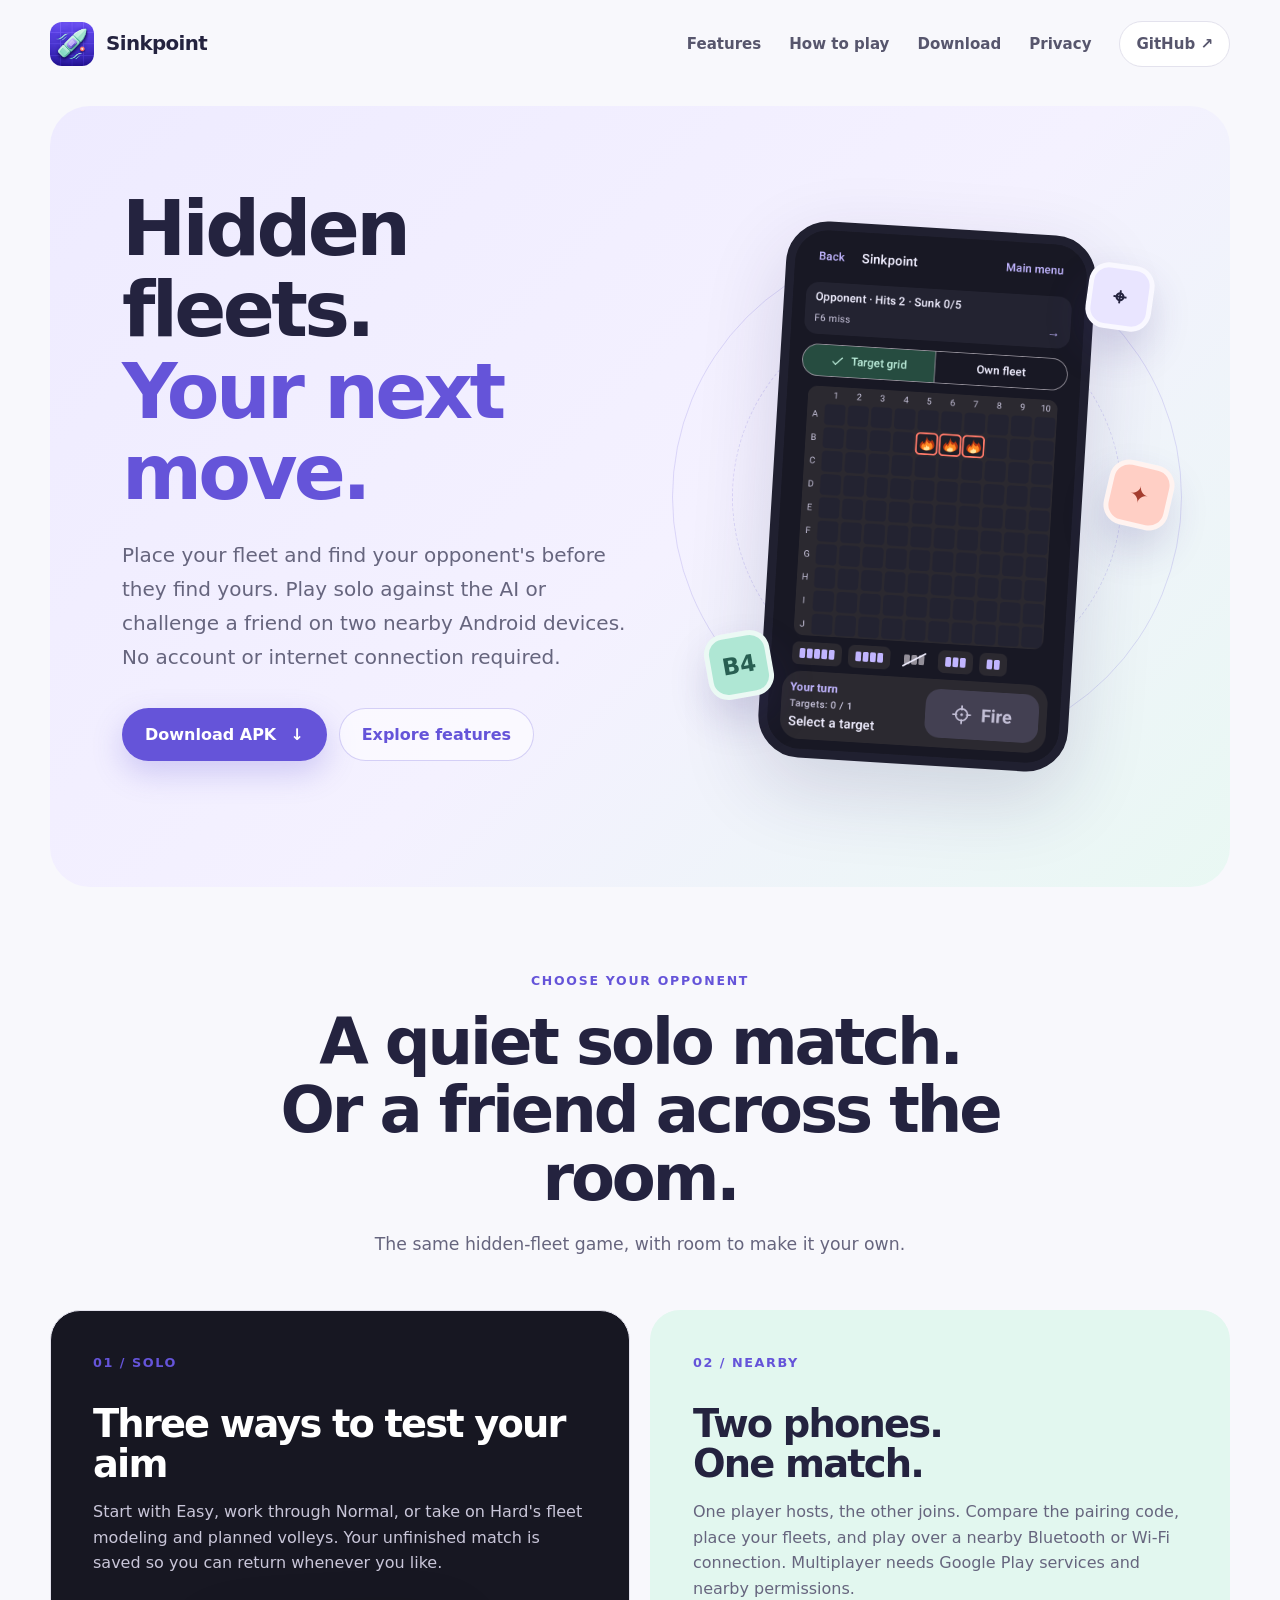
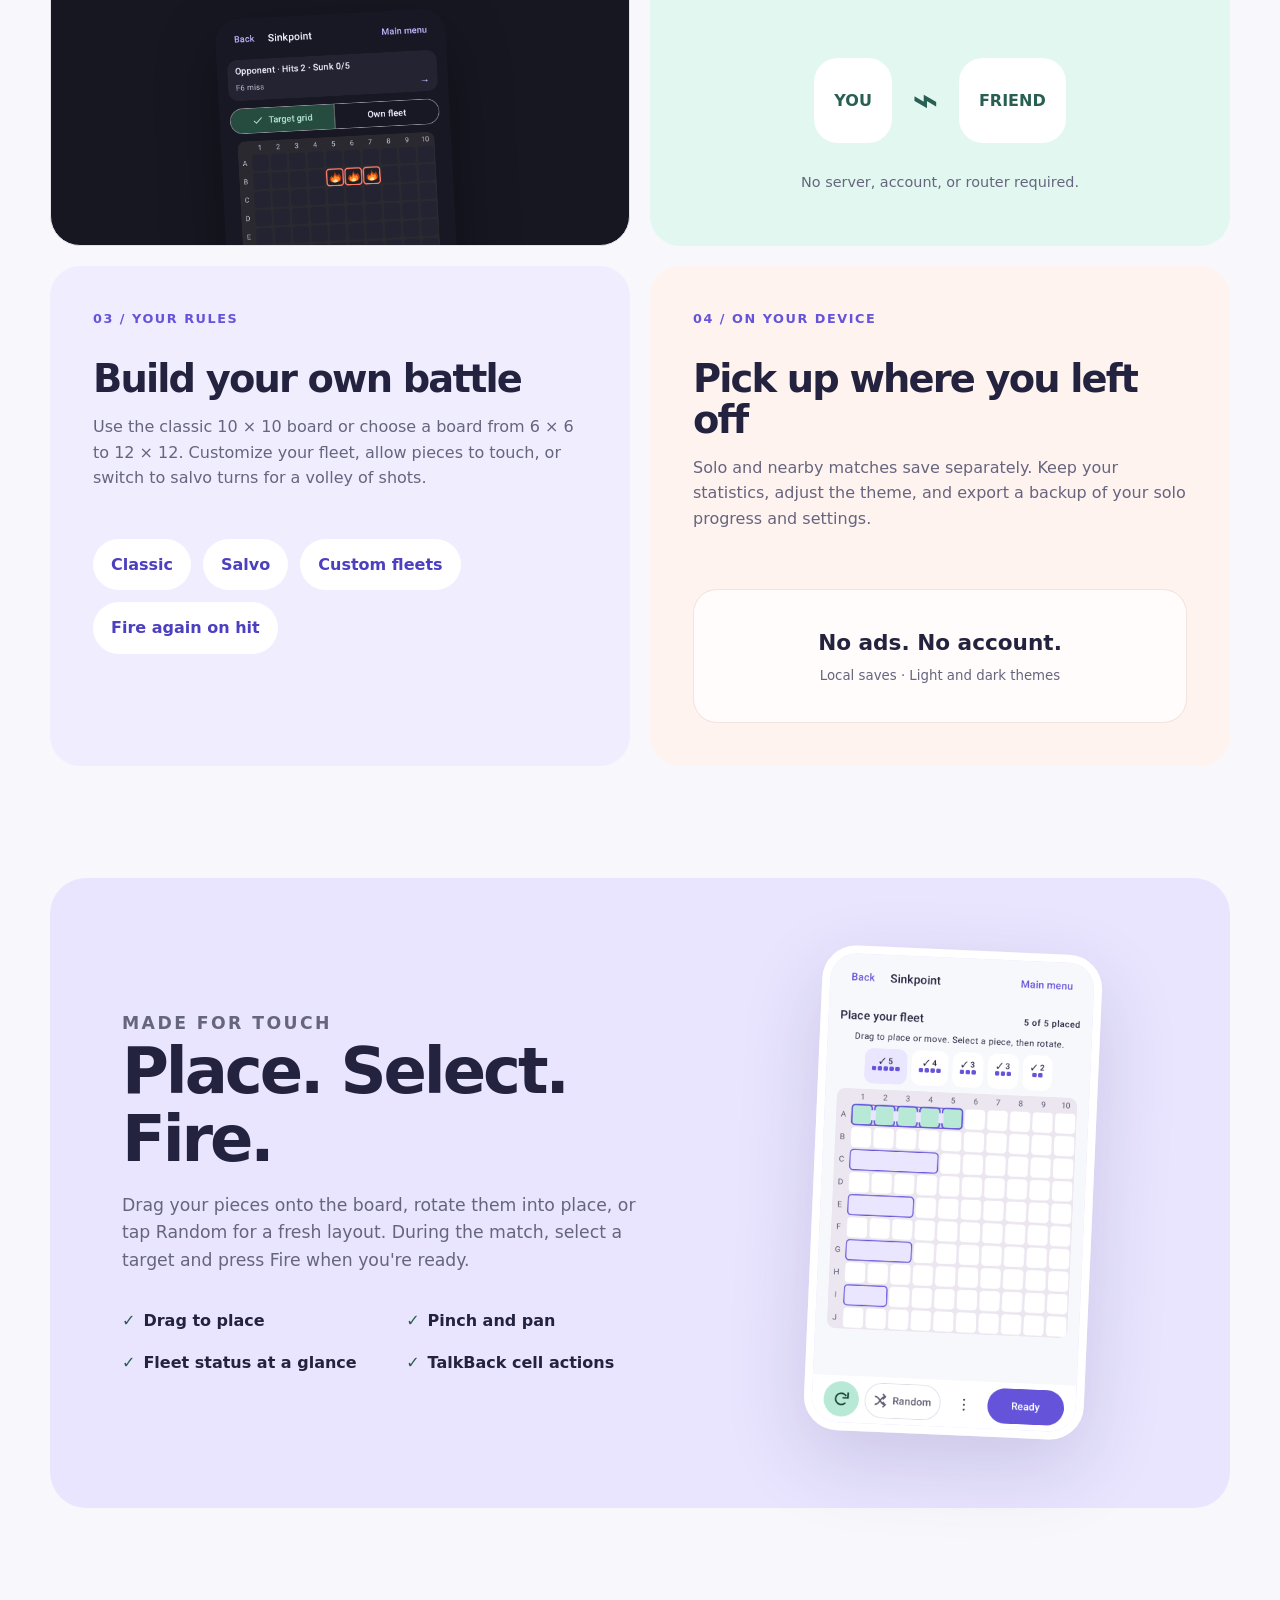
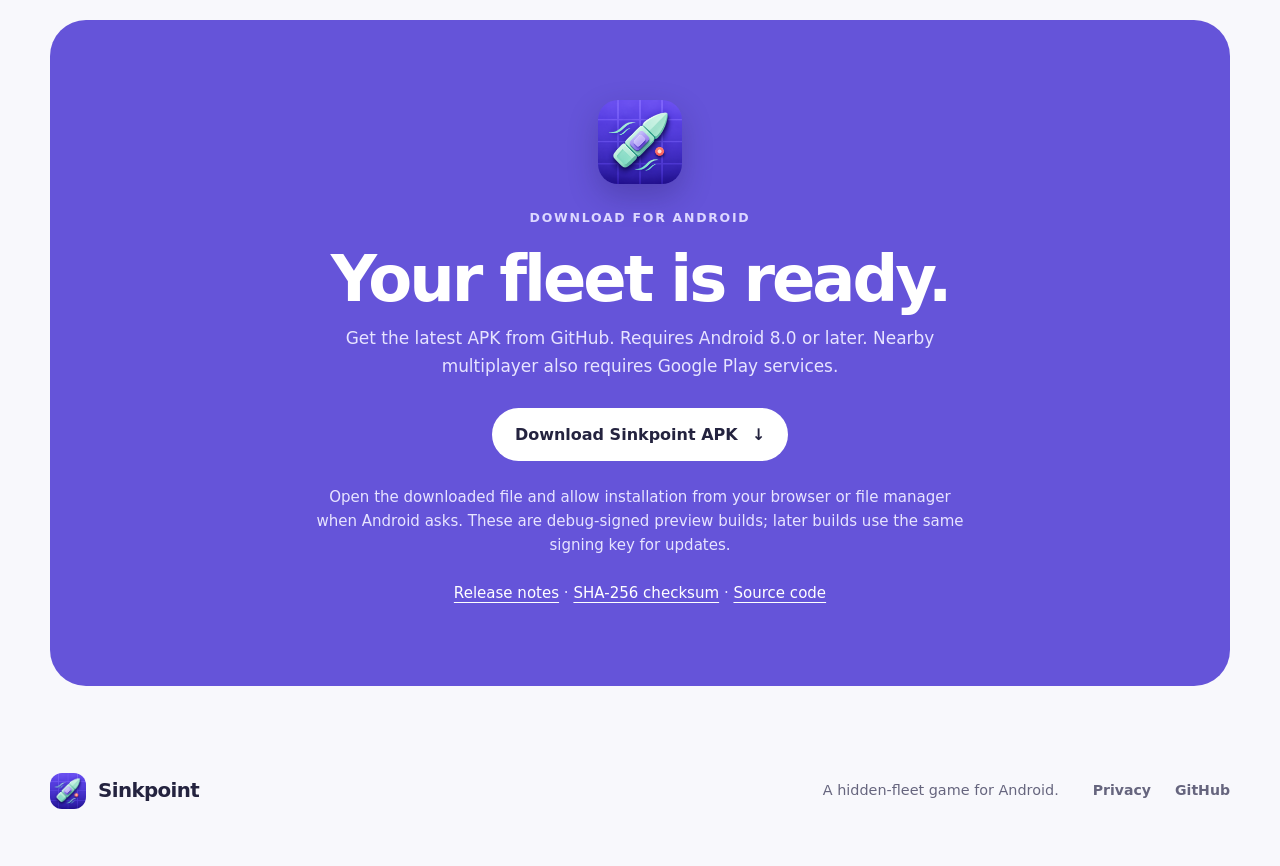
==== docs/index.html @ dd0823a1 "Publish Sinkpoint website and automatic APK builds" ====
<!doctype html>
<html lang="en">
<head>
  <meta charset="utf-8">
  <meta name="viewport" content="width=device-width, initial-scale=1">
  <meta name="theme-color" content="#6554d9">
  <meta name="description" content="Sinkpoint is a hidden-fleet game for Android. Play solo against three AI difficulties or challenge a friend on two nearby devices.">
  <meta property="og:title" content="Sinkpoint for Android">
  <meta property="og:description" content="Place your fleet. Find theirs. Play solo or with a friend nearby.">
  <meta property="og:type" content="website">
  <meta property="og:url" content="https://cbulock.github.io/sinkpoint/">
  <meta property="og:image" content="https://cbulock.github.io/sinkpoint/assets/sinkpoint-icon.png">
  <title>Sinkpoint for Android</title>
  <link rel="canonical" href="https://cbulock.github.io/sinkpoint/">
  <link rel="icon" href="assets/sinkpoint-icon.png" type="image/png">
  <link rel="stylesheet" href="styles.css?v=1">
</head>
<body>
  <a class="skip-link" href="#main">Skip to content</a>
  <header class="site-header">
    <a class="brand" href="./" aria-label="Sinkpoint home"><img src="assets/sinkpoint-icon.png" alt="" width="44" height="44"><span>Sinkpoint</span></a>
    <nav aria-label="Main navigation"><a href="#features">Features</a><a href="#details">How to play</a><a href="#download">Download</a><a href="privacy.html">Privacy</a><a class="nav-github" href="https://github.com/cbulock/sinkpoint">GitHub <span aria-hidden="true">↗</span></a></nav>
  </header>
  <main id="main">
    <section class="hero">
      <div class="hero-copy">
        <h1>Hidden fleets.<br><em>Your next move.</em></h1>
        <p class="hero-lede">Place your fleet and find your opponent's before they find yours. Play solo against the AI or challenge a friend on two nearby Android devices. No account or internet connection required.</p>
        <div class="hero-actions"><a class="button button-primary" href="https://github.com/cbulock/sinkpoint/releases/latest/download/sinkpoint.apk">Download APK <span aria-hidden="true">↓</span></a><a class="button button-secondary" href="#features">Explore features</a></div>
      </div>
      <div class="hero-visual" aria-label="Sinkpoint game preview">
        <div class="orbit orbit-one" aria-hidden="true"></div><div class="orbit orbit-two" aria-hidden="true"></div>
        <figure class="phone phone-main"><img src="assets/game-dark.png" alt="Sinkpoint's dark target grid with a sunk ship and the Fire control" width="720" height="1280"></figure>
        <div class="floating-tile tile-flag" aria-hidden="true">⌖</div><div class="floating-tile tile-one" aria-hidden="true">B4</div><div class="floating-tile tile-mine" aria-hidden="true">✦</div>
      </div>
    </section>
    <section class="feature-intro" id="features"><p class="section-kicker">Choose your opponent</p><h2>A quiet solo match.<br>Or a friend across the room.</h2><p>The same hidden-fleet game, with room to make it your own.</p></section>
    <section class="feature-grid" aria-label="Features">
      <article class="feature feature-daily"><span class="feature-number">01 / SOLO</span><h3>Three ways to test your aim</h3><p>Start with Easy, work through Normal, or take on Hard's fleet modeling and planned volleys. Your unfinished match is saved so you can return whenever you like.</p><img class="feature-screenshot" src="assets/game-dark.png" alt="A solo Sinkpoint match in dark mode" width="720" height="1280" loading="lazy"></article>
      <article class="feature feature-practice"><span class="feature-number">02 / NEARBY</span><h3>Two phones.<br>One match.</h3><p>One player hosts, the other joins. Compare the pairing code, place your fleets, and play over a nearby Bluetooth or Wi-Fi connection. Multiplayer needs Google Play services and nearby permissions.</p><div class="nearby-demo" aria-hidden="true"><span>YOU</span><strong>⌁</strong><span>FRIEND</span></div><p class="feature-note">No server, account, or router required.</p></article>
      <article class="feature feature-control"><span class="feature-number">03 / YOUR RULES</span><h3>Build your own battle</h3><p>Use the classic 10 × 10 board or choose a board from 6 × 6 to 12 × 12. Customize your fleet, allow pieces to touch, or switch to salvo turns for a volley of shots.</p><div class="rule-chips" aria-label="Rule options"><span>Classic</span><span>Salvo</span><span>Custom fleets</span><span>Fire again on hit</span></div></article>
      <article class="feature feature-local"><span class="feature-number">04 / ON YOUR DEVICE</span><h3>Pick up where you left off</h3><p>Solo and nearby matches save separately. Keep your statistics, adjust the theme, and export a backup of your solo progress and settings.</p><div class="local-badge"><strong>No ads. No account.</strong><small>Local saves · Light and dark themes</small></div></article>
    </section>
    <section class="detail-section" id="details">
      <div class="detail-copy"><p class="section-kicker">Made for touch</p><h2>Place. Select.<br>Fire.</h2><p>Drag your pieces onto the board, rotate them into place, or tap Random for a fresh layout. During the match, select a target and press Fire when you're ready.</p><ul class="check-list"><li><span aria-hidden="true">✓</span>Drag to place</li><li><span aria-hidden="true">✓</span>Pinch and pan</li><li><span aria-hidden="true">✓</span>Fleet status at a glance</li><li><span aria-hidden="true">✓</span>TalkBack cell actions</li></ul></div>
      <figure class="detail-preview"><img src="assets/placement.png" alt="Sinkpoint's fleet placement screen with five pieces arranged on a 10 by 10 board" width="720" height="1280" loading="lazy"></figure>
    </section>
    <section class="closing" id="download"><img src="assets/sinkpoint-icon.png" alt="" width="84" height="84" loading="lazy"><p class="section-kicker">Download for Android</p><h2>Your fleet is ready.</h2><p>Get the latest APK from GitHub. Requires Android 8.0 or later. Nearby multiplayer also requires Google Play services.</p><a class="button button-light" href="https://github.com/cbulock/sinkpoint/releases/latest/download/sinkpoint.apk">Download Sinkpoint APK <span aria-hidden="true">↓</span></a><p class="install-note">Open the downloaded file and allow installation from your browser or file manager when Android asks. These are debug-signed preview builds; later builds use the same signing key for updates.</p><p class="download-links"><a href="https://github.com/cbulock/sinkpoint/releases/latest">Release notes</a> · <a href="https://github.com/cbulock/sinkpoint/releases/latest/download/sinkpoint.apk.sha256">SHA-256 checksum</a> · <a href="https://github.com/cbulock/sinkpoint">Source code</a></p></section>
  </main>
  <footer><a class="brand footer-brand" href="./"><img src="assets/sinkpoint-icon.png" alt="" width="36" height="36"><span>Sinkpoint</span></a><p>A hidden-fleet game for Android.</p><div class="footer-links"><a href="privacy.html">Privacy</a><a href="https://github.com/cbulock/sinkpoint">GitHub</a></div></footer>
</body>
</html>
---- docs/styles.css ----
:root {
  color-scheme: light;
  --ink: #24233f;
  --muted: #66657e;
  --purple: #6554d9;
  --purple-dark: #4c3fc0;
  --lavender: #e9e5ff;
  --lavender-light: #f7f5ff;
  --mint: #afe7d4;
  --mint-dark: #285f52;
  --coral: #ffcfc5;
  --paper: #f8f8fc;
  --white: #fff;
  --night: #171722;
  --border: #e3e2ed;
  --shadow: 0 28px 80px rgba(43, 36, 94, .16);
  --max: 1180px;
}

* { box-sizing: border-box; }

html { scroll-behavior: smooth; }

body {
  margin: 0;
  color: var(--ink);
  background: var(--paper);
  font-family: Inter, ui-sans-serif, system-ui, -apple-system, BlinkMacSystemFont, "Segoe UI", sans-serif;
  line-height: 1.6;
  text-rendering: optimizeLegibility;
}

a { color: inherit; text-underline-offset: .2em; }
img { display: block; max-width: 100%; height: auto; }

.skip-link {
  position: fixed;
  z-index: 100;
  top: 12px;
  left: 12px;
  padding: 10px 16px;
  border-radius: 9px;
  background: var(--ink);
  color: white;
  transform: translateY(-150%);
}
.skip-link:focus { transform: translateY(0); }

.site-header {
  width: min(calc(100% - 40px), var(--max));
  min-height: 88px;
  margin: 0 auto;
  display: flex;
  align-items: center;
  justify-content: space-between;
  gap: 28px;
}

.brand {
  display: inline-flex;
  align-items: center;
  gap: 12px;
  color: var(--ink);
  font-size: 1.24rem;
  font-weight: 800;
  letter-spacing: -.03em;
  text-decoration: none;
}
.brand img { border-radius: 12px; }

nav { display: flex; align-items: center; gap: 28px; }
nav a { color: #57566d; font-size: .94rem; font-weight: 650; text-decoration: none; }
nav a:hover, nav a:focus-visible { color: var(--purple); }
.nav-github { padding: 10px 16px; border: 1px solid var(--border); border-radius: 999px; background: var(--white); }

.hero {
  width: min(calc(100% - 40px), var(--max));
  min-height: 680px;
  margin: 18px auto 84px;
  padding: 82px 72px;
  display: grid;
  grid-template-columns: 1.05fr .95fr;
  align-items: center;
  gap: 64px;
  overflow: hidden;
  border-radius: 40px;
  background: linear-gradient(135deg, #eeebff 0%, #f4f1ff 54%, #e9f8f3 100%);
}

.eyebrow, .section-kicker {
  margin: 0 0 18px;
  color: var(--purple);
  font-size: .78rem;
  font-weight: 850;
  letter-spacing: .14em;
  text-transform: uppercase;
}
.eyebrow { display: flex; align-items: center; gap: 9px; }
.eyebrow span { width: 8px; height: 8px; border-radius: 50%; background: var(--mint-dark); box-shadow: 0 0 0 5px rgba(40, 95, 82, .12); }

h1, h2, h3 { margin-top: 0; line-height: 1.06; letter-spacing: -.048em; }
h1 { max-width: 690px; margin-bottom: 24px; font-size: clamp(3.1rem, 6vw, 5.8rem); }
h1 em { color: var(--purple); font-style: normal; }
.hero-lede { max-width: 590px; margin: 0; color: var(--muted); font-size: clamp(1.05rem, 1.8vw, 1.25rem); line-height: 1.7; }

.hero-actions { margin: 34px 0 44px; display: flex; flex-wrap: wrap; gap: 12px; }
.button {
  min-height: 52px;
  padding: 13px 22px;
  display: inline-flex;
  align-items: center;
  justify-content: center;
  gap: 14px;
  border: 1px solid transparent;
  border-radius: 999px;
  font-weight: 750;
  text-decoration: none;
  transition: transform .2s ease, box-shadow .2s ease, background .2s ease;
}
.button:hover { transform: translateY(-2px); }
.button-primary { color: white; background: var(--purple); box-shadow: 0 12px 30px rgba(101, 84, 217, .25); }
.button-primary:hover { background: var(--purple-dark); box-shadow: 0 16px 34px rgba(101, 84, 217, .31); }
.button-secondary { border-color: rgba(101, 84, 217, .25); color: var(--purple); background: rgba(255, 255, 255, .55); }
.button-light { color: var(--ink); background: white; }

.hero-visual { position: relative; min-height: 570px; display: grid; place-items: center; }
.phone { position: relative; z-index: 2; margin: 0; overflow: hidden; border: 9px solid #202030; border-radius: 42px; background: var(--night); box-shadow: var(--shadow); }
.phone-main { width: min(310px, 68vw); transform: rotate(3.5deg); }
.phone img { width: 100%; }
.orbit { position: absolute; border: 1px solid rgba(101, 84, 217, .18); border-radius: 50%; }
.orbit-one { width: 510px; height: 510px; }
.orbit-two { width: 390px; height: 390px; border-style: dashed; }
.floating-tile { position: absolute; z-index: 3; width: 66px; aspect-ratio: 1; display: grid; place-items: center; border: 5px solid rgba(255,255,255,.75); border-radius: 20px; box-shadow: 0 20px 40px rgba(62, 51, 134, .18); font-size: 1.45rem; font-weight: 900; }
.tile-flag { top: 52px; right: 1%; background: var(--lavender); transform: rotate(8deg); }
.tile-one { bottom: 84px; left: 2%; color: var(--mint-dark); background: var(--mint); transform: rotate(-10deg); }
.tile-mine { top: 44%; right: -3%; color: #a43d2f; background: var(--coral); transform: rotate(13deg); }

.feature-intro { max-width: 780px; margin: 0 auto 52px; padding: 0 28px; text-align: center; }
.feature-intro h2, .detail-copy h2, .closing h2 { margin-bottom: 18px; font-size: clamp(2.3rem, 5vw, 4.2rem); }
.feature-intro > p:last-child, .detail-copy > p { margin: 0; color: var(--muted); font-size: 1.08rem; }

.feature-grid { width: min(calc(100% - 40px), var(--max)); margin: 0 auto 112px; display: grid; grid-template-columns: repeat(2, 1fr); gap: 20px; }
.feature { min-height: 480px; padding: 42px; overflow: hidden; border: 1px solid var(--border); border-radius: 30px; background: var(--white); }
.feature h3 { margin-bottom: 14px; font-size: clamp(1.8rem, 3vw, 2.65rem); }
.feature p { max-width: 510px; margin: 0; color: var(--muted); }
.feature-number { display: block; margin-bottom: 30px; color: var(--purple); font-size: .8rem; font-weight: 850; letter-spacing: .12em; }
.feature-daily { background: var(--night); color: white; }
.feature-daily p { color: #c9c6d9; }
.feature-daily img { width: 82%; margin: 38px auto -88px; border-radius: 24px; transform: rotate(-3deg); box-shadow: 0 24px 60px rgba(0,0,0,.35); }
.feature-practice { background: #e2f7ef; border-color: transparent; }
.practice-board { width: min(320px, 100%); margin: 46px auto 0; display: grid; grid-template-columns: repeat(4, 1fr); gap: 8px; transform: rotate(2deg); }
.practice-board span { aspect-ratio: 1; display: grid; place-items: center; border-radius: 14px; font-size: 1.4rem; font-weight: 850; }
.practice-board .covered { background: #fff; box-shadow: 0 8px 20px rgba(32, 91, 73, .1); }
.practice-board .open { background: rgba(255,255,255,.5); }
.practice-board .one { color: var(--purple); }
.practice-board .flag { color: #b4483c; background: var(--coral); }
.feature-control { background: #f0edff; border-color: transparent; }
.gesture-demo { position: relative; height: 225px; margin-top: 28px; display: grid; place-items: center; }
.gesture-cell { z-index: 2; width: 112px; aspect-ratio: 1; display: grid; place-items: center; border-radius: 26px; background: white; box-shadow: 0 20px 45px rgba(101,84,217,.16); font-size: 2rem; }
.gesture-ring { position: absolute; width: 172px; height: 172px; border: 2px solid rgba(101,84,217,.38); border-radius: 50%; box-shadow: 0 0 0 24px rgba(101,84,217,.06); }
.gesture-demo p { position: absolute; bottom: -1px; color: var(--purple); font-size: .8rem; font-weight: 800; letter-spacing: .1em; text-transform: uppercase; }
.feature-local { background: #fff3f0; border-color: transparent; }
.local-badge { margin-top: 58px; padding: 36px 30px; display: grid; justify-items: center; border: 1px solid rgba(165, 62, 48, .13); border-radius: 24px; background: rgba(255,255,255,.7); text-align: center; }
.local-badge > span { width: 58px; height: 58px; margin-bottom: 18px; display: grid; place-items: center; border-radius: 50%; color: white; background: #cf5b4a; font-size: 2rem; }
.local-badge strong { font-size: 1.35rem; }
.local-badge small { margin-top: 4px; color: var(--muted); }

.detail-section { width: min(calc(100% - 40px), var(--max)); margin: 0 auto 112px; padding: 72px; display: grid; grid-template-columns: 1fr .75fr; align-items: center; gap: 80px; border-radius: 36px; background: #e9e5ff; }
.check-list { margin: 34px 0 0; padding: 0; display: grid; grid-template-columns: 1fr 1fr; gap: 16px 22px; list-style: none; }
.check-list li { font-weight: 670; }
.check-list span { margin-right: 8px; color: var(--mint-dark); }
.detail-preview { width: min(280px, 100%); margin: 0 auto; overflow: hidden; border: 8px solid white; border-radius: 34px; box-shadow: var(--shadow); transform: rotate(2.5deg); }

.closing { width: min(calc(100% - 40px), var(--max)); margin: 0 auto 30px; padding: 80px 32px; border-radius: 36px; color: white; background: var(--purple); text-align: center; }
.closing img { margin: 0 auto 24px; border-radius: 20px; box-shadow: 0 12px 30px rgba(31, 25, 82, .28); }
.closing .section-kicker { color: #dcd7ff; }
.closing h2 { margin-bottom: 12px; }
.closing p:not(.section-kicker) { margin: 0 0 28px; color: #e7e4ff; font-size: 1.06rem; }
.closing > p:not(.section-kicker) { max-width: 680px; margin-left: auto; margin-right: auto; }
.closing p.download-links { margin: 24px auto 0; font-size: .94rem; }
.download-links a { color: white; text-underline-offset: 4px; }

footer { width: min(calc(100% - 40px), var(--max)); min-height: 150px; margin: 0 auto; display: flex; align-items: center; gap: 34px; }
.footer-brand { margin-right: auto; }
footer p { color: var(--muted); font-size: .9rem; }
.footer-links { display: flex; gap: 24px; }
.footer-links a { color: var(--muted); font-size: .88rem; font-weight: 650; text-decoration: none; }
.footer-links a:hover { color: var(--purple); }

.policy-page { background: linear-gradient(180deg, #f0edff 0, var(--paper) 420px); }
.policy-layout { width: min(calc(100% - 40px), 940px); margin: 70px auto 110px; }
.policy-title { margin-bottom: 52px; padding: 62px; border-radius: 32px; background: white; box-shadow: 0 22px 70px rgba(43,36,94,.09); }
.policy-title h1 { margin-bottom: 22px; font-size: clamp(3rem, 8vw, 5.5rem); }
.policy-summary { max-width: 720px; color: var(--muted); font-size: 1.2rem; line-height: 1.75; }
.effective-date { margin: 30px 0 0; color: var(--purple); font-size: .82rem; font-weight: 800; letter-spacing: .08em; text-transform: uppercase; }
.policy-content { padding: 0 62px; }
.policy-content section { padding: 34px 0; border-bottom: 1px solid var(--border); }
.policy-content section:last-child { border: 0; }
.policy-content h2 { margin-bottom: 14px; font-size: 1.55rem; letter-spacing: -.025em; }
.policy-content p, .policy-content li { color: #54536a; }
.policy-content p { margin: 0 0 14px; }
.policy-content p:last-child { margin-bottom: 0; }
.policy-content li + li { margin-top: 7px; }
.policy-content a { color: var(--purple-dark); font-weight: 650; }

@media (max-width: 900px) {
  .site-header nav a:not(.nav-github) { display: none; }
  .hero { padding: 66px 44px; grid-template-columns: 1fr; }
  .hero-visual { min-height: 520px; }
  .feature-grid { grid-template-columns: 1fr; }
  .detail-section { padding: 56px 44px; grid-template-columns: 1fr; }
  .detail-preview { width: 240px; }
}

@media (max-width: 600px) {
  .site-header { width: min(calc(100% - 28px), var(--max)); min-height: 74px; }
  .brand { font-size: 1.08rem; }
  .brand img { width: 38px; height: 38px; }
  nav { gap: 10px; }
  .nav-github { padding: 8px 12px; }
  .hero { width: calc(100% - 20px); margin-top: 8px; padding: 48px 24px 30px; border-radius: 28px; }
  h1 { font-size: clamp(2.75rem, 15vw, 4rem); }
  .hero-visual { min-height: 450px; }
  .phone-main { width: 235px; }
  .orbit-one { width: 390px; height: 390px; }
  .orbit-two { width: 300px; height: 300px; }
  .floating-tile { width: 54px; border-radius: 16px; }
  .tile-mine { right: 0; }
  .feature-intro { margin-bottom: 36px; }
  .feature-grid { width: calc(100% - 20px); margin-bottom: 80px; }
  .feature { min-height: 430px; padding: 30px 24px; border-radius: 24px; }
  .feature-daily img { margin-bottom: -60px; }
  .detail-section { width: calc(100% - 20px); margin-bottom: 80px; padding: 46px 24px; border-radius: 26px; }
  .check-list { grid-template-columns: 1fr; }
  .closing { width: calc(100% - 20px); padding: 64px 22px; border-radius: 26px; }
  footer { padding: 34px 4px; flex-wrap: wrap; gap: 12px 22px; }
  footer p { order: 3; width: 100%; margin: 0; }
  .footer-links { gap: 16px; }
  .policy-layout { width: calc(100% - 20px); margin: 35px auto 80px; }
  .policy-title { padding: 38px 24px; border-radius: 26px; }
  .policy-content { padding: 0 18px; }
}

@media (prefers-reduced-motion: reduce) {
  html { scroll-behavior: auto; }
  .button { transition: none; }
}

/* Sinkpoint's game-specific previews, using the Minescape family layout. */
.feature-daily .feature-screenshot { width: min(230px, 70%); margin-bottom: -220px; }
.nearby-demo { margin: 56px 0 28px; display: flex; align-items: center; justify-content: center; gap: 20px; }
.nearby-demo span { padding: 30px 20px; border-radius: 24px; background: white; color: var(--mint-dark); font-weight: 800; }
.nearby-demo strong { color: var(--mint-dark); font-size: 2.8rem; }
.feature .feature-note { text-align: center; font-size: .9rem; }
.rule-chips { display: flex; flex-wrap: wrap; gap: 12px; margin-top: 48px; }
.rule-chips span { padding: 13px 18px; border-radius: 999px; color: var(--purple-dark); background: white; font-weight: 700; }
.closing p.install-note { margin: 24px auto 0; max-width: 660px; font-size: .94rem; }
a:focus-visible { outline: 3px solid var(--mint-dark); outline-offset: 5px; }
.closing a:focus-visible { outline-color: white; }
@media (max-width: 600px) { .nearby-demo { gap: 12px; } .nearby-demo span { padding: 24px 16px; } }
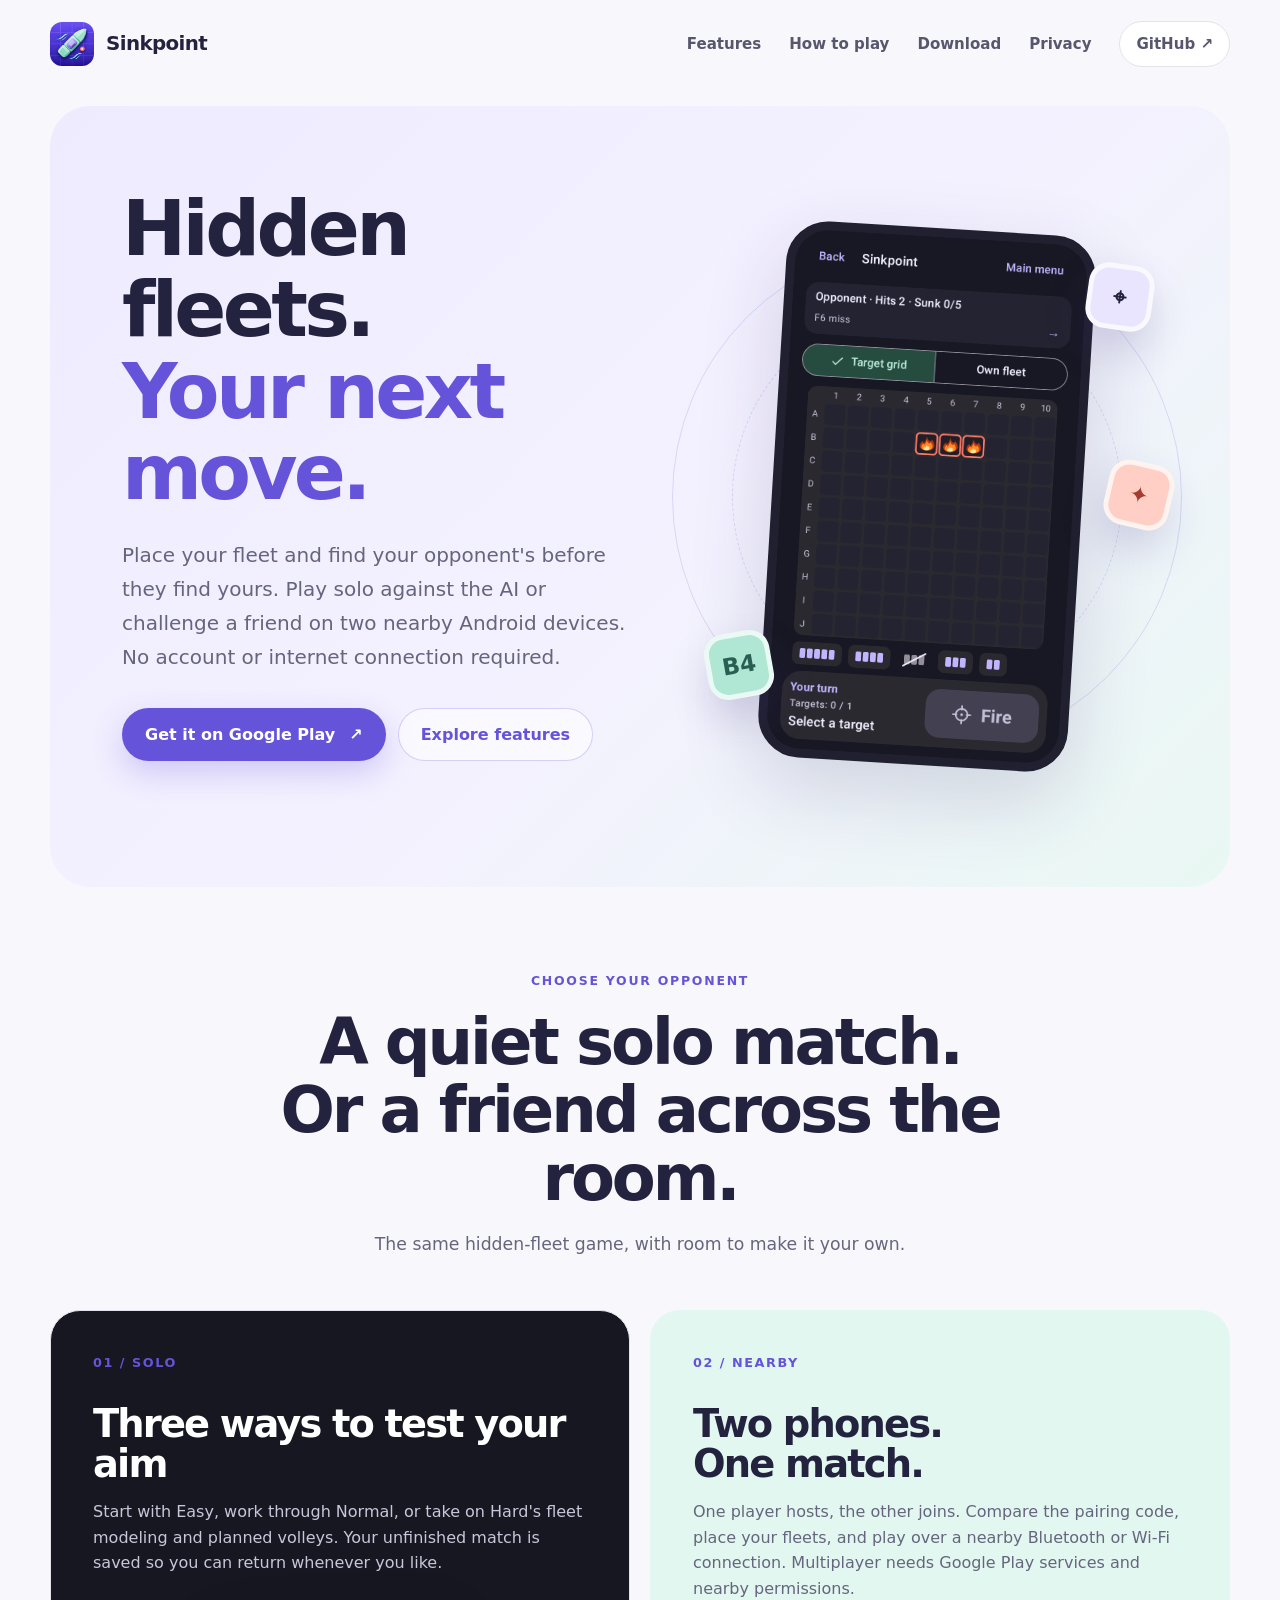
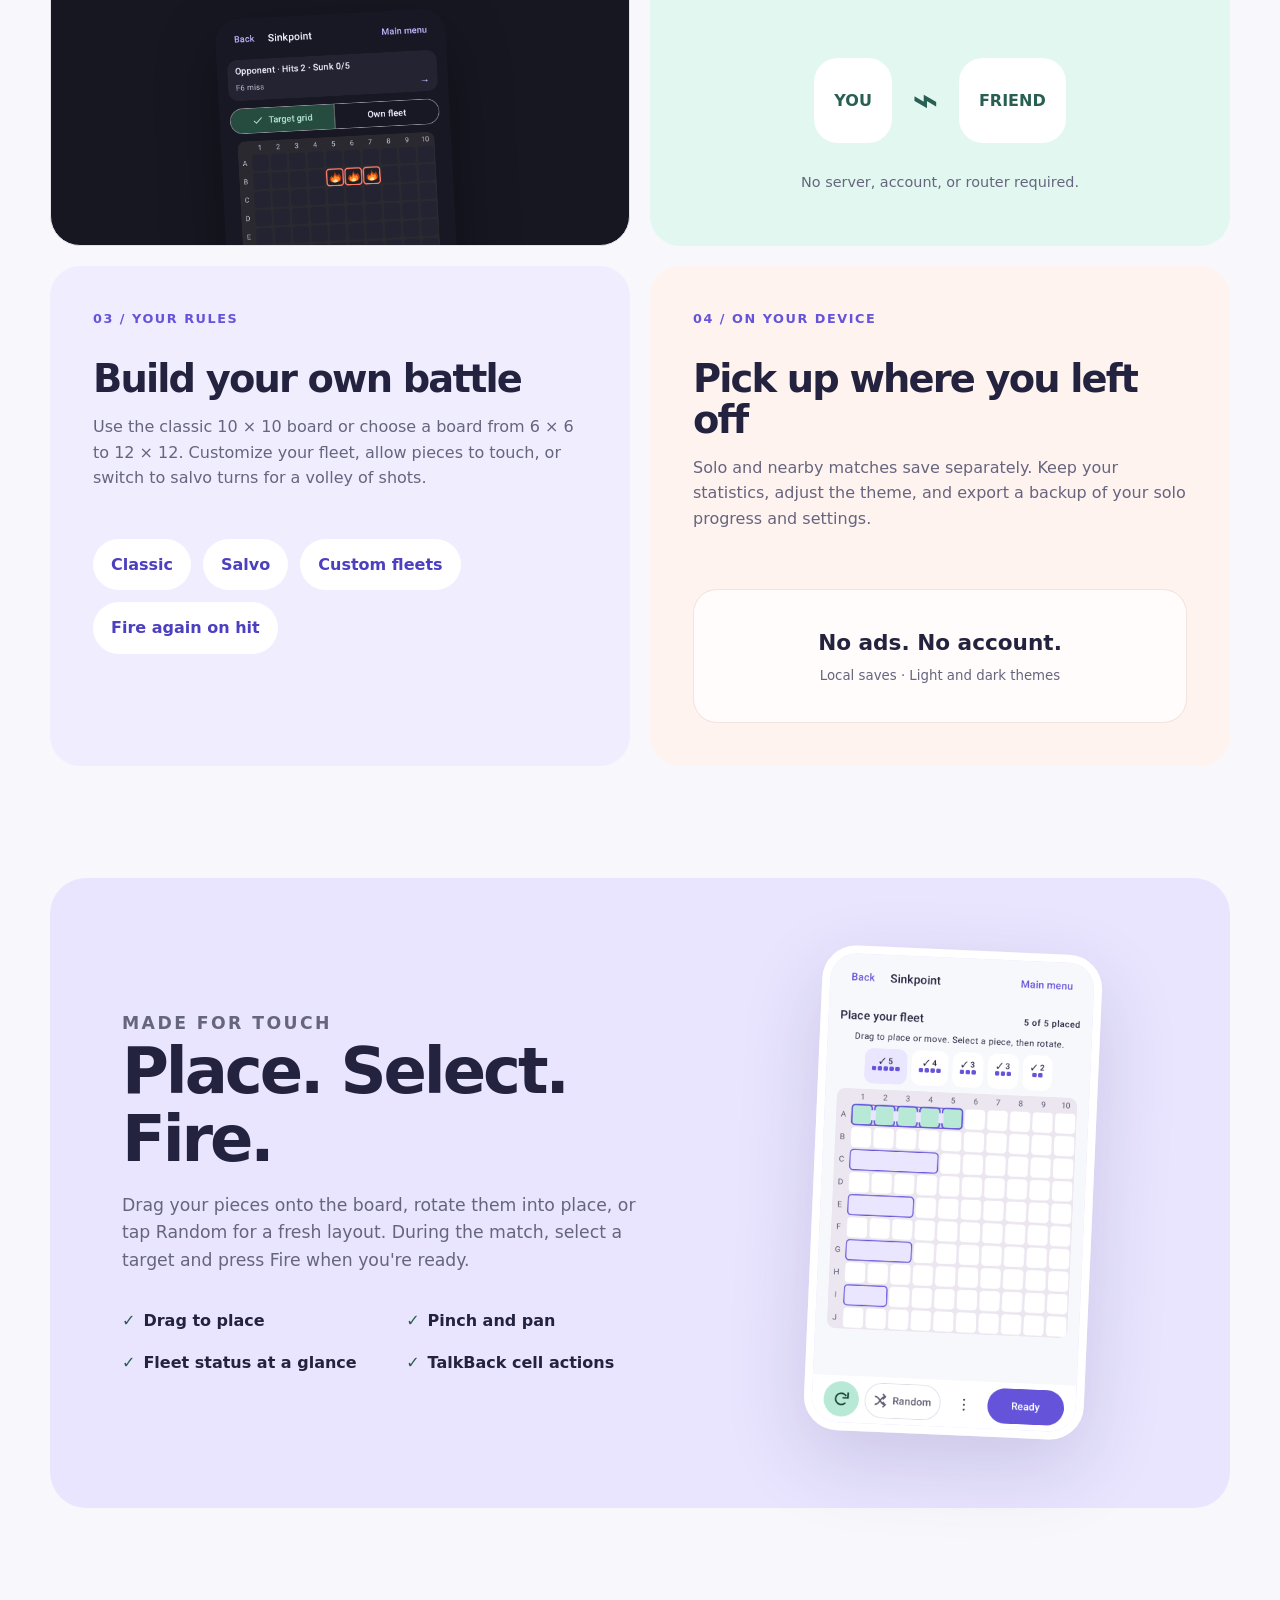
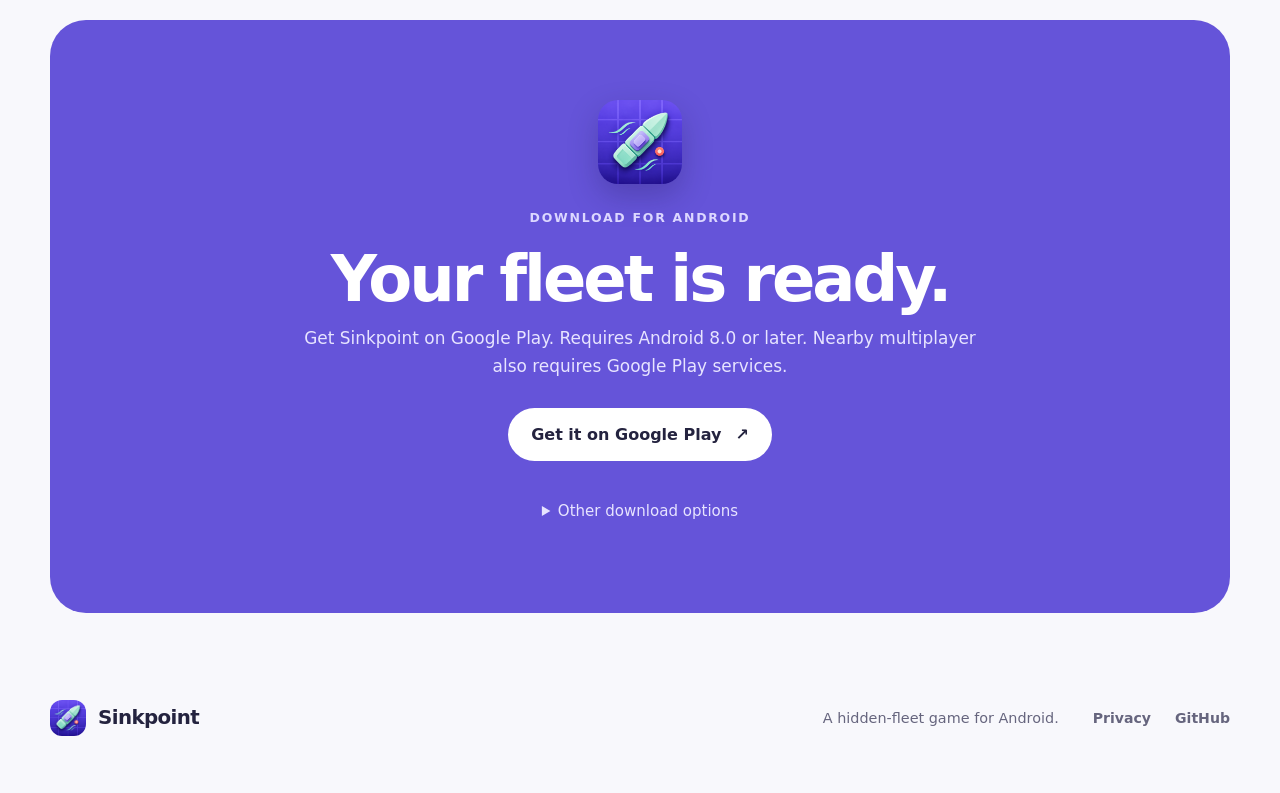
==== commit e685dddd: "Improve tablet layouts and highlight Google Play download" ====
--- a/docs/index.html
+++ b/docs/index.html
@@ -13,7 +13,7 @@
   <title>Sinkpoint for Android</title>
   <link rel="canonical" href="https://cbulock.github.io/sinkpoint/">
   <link rel="icon" href="assets/sinkpoint-icon.png" type="image/png">
-  <link rel="stylesheet" href="styles.css?v=1">
+  <link rel="stylesheet" href="styles.css?v=2">
 </head>
 <body>
   <a class="skip-link" href="#main">Skip to content</a>
@@ -26,7 +26,7 @@
       <div class="hero-copy">
         <h1>Hidden fleets.<br><em>Your next move.</em></h1>
         <p class="hero-lede">Place your fleet and find your opponent's before they find yours. Play solo against the AI or challenge a friend on two nearby Android devices. No account or internet connection required.</p>
-        <div class="hero-actions"><a class="button button-primary" href="https://github.com/cbulock/sinkpoint/releases/latest/download/sinkpoint.apk">Download APK <span aria-hidden="true">↓</span></a><a class="button button-secondary" href="#features">Explore features</a></div>
+        <div class="hero-actions"><a class="button button-primary" href="https://play.google.com/store/apps/details?id=com.cbulock.sinkpoint">Get it on Google Play <span aria-hidden="true">↗</span></a><a class="button button-secondary" href="#features">Explore features</a></div>
       </div>
       <div class="hero-visual" aria-label="Sinkpoint game preview">
         <div class="orbit orbit-one" aria-hidden="true"></div><div class="orbit orbit-two" aria-hidden="true"></div>
@@ -45,7 +45,19 @@
       <div class="detail-copy"><p class="section-kicker">Made for touch</p><h2>Place. Select.<br>Fire.</h2><p>Drag your pieces onto the board, rotate them into place, or tap Random for a fresh layout. During the match, select a target and press Fire when you're ready.</p><ul class="check-list"><li><span aria-hidden="true">✓</span>Drag to place</li><li><span aria-hidden="true">✓</span>Pinch and pan</li><li><span aria-hidden="true">✓</span>Fleet status at a glance</li><li><span aria-hidden="true">✓</span>TalkBack cell actions</li></ul></div>
       <figure class="detail-preview"><img src="assets/placement.png" alt="Sinkpoint's fleet placement screen with five pieces arranged on a 10 by 10 board" width="720" height="1280" loading="lazy"></figure>
     </section>
-    <section class="closing" id="download"><img src="assets/sinkpoint-icon.png" alt="" width="84" height="84" loading="lazy"><p class="section-kicker">Download for Android</p><h2>Your fleet is ready.</h2><p>Get the latest APK from GitHub. Requires Android 8.0 or later. Nearby multiplayer also requires Google Play services.</p><a class="button button-light" href="https://github.com/cbulock/sinkpoint/releases/latest/download/sinkpoint.apk">Download Sinkpoint APK <span aria-hidden="true">↓</span></a><p class="install-note">Open the downloaded file and allow installation from your browser or file manager when Android asks. These are debug-signed preview builds; later builds use the same signing key for updates.</p><p class="download-links"><a href="https://github.com/cbulock/sinkpoint/releases/latest">Release notes</a> · <a href="https://github.com/cbulock/sinkpoint/releases/latest/download/sinkpoint.apk.sha256">SHA-256 checksum</a> · <a href="https://github.com/cbulock/sinkpoint">Source code</a></p></section>
+    <section class="closing" id="download">
+      <img src="assets/sinkpoint-icon.png" alt="" width="84" height="84" loading="lazy">
+      <p class="section-kicker">Download for Android</p>
+      <h2>Your fleet is ready.</h2>
+      <p>Get Sinkpoint on Google Play. Requires Android 8.0 or later. Nearby multiplayer also requires Google Play services.</p>
+      <a class="button button-light" href="https://play.google.com/store/apps/details?id=com.cbulock.sinkpoint">Get it on Google Play <span aria-hidden="true">↗</span></a>
+      <details class="download-alternative">
+        <summary>Other download options</summary>
+        <p class="download-links"><a href="https://github.com/cbulock/sinkpoint/releases/latest/download/sinkpoint.apk">Download APK from GitHub <span aria-hidden="true">↓</span></a></p>
+        <p class="install-note">GitHub APKs are debug-signed preview builds. Open the downloaded file and allow installation from your browser or file manager when Android asks. Later preview builds use the same signing key for updates.</p>
+        <p class="download-links"><a href="https://github.com/cbulock/sinkpoint/releases/latest">Preview release notes</a> · <a href="https://github.com/cbulock/sinkpoint/releases/latest/download/sinkpoint.apk.sha256">SHA-256 checksum</a></p>
+      </details>
+    </section>
   </main>
   <footer><a class="brand footer-brand" href="./"><img src="assets/sinkpoint-icon.png" alt="" width="36" height="36"><span>Sinkpoint</span></a><p>A hidden-fleet game for Android.</p><div class="footer-links"><a href="privacy.html">Privacy</a><a href="https://github.com/cbulock/sinkpoint">GitHub</a></div></footer>
 </body>
--- a/docs/styles.css
+++ b/docs/styles.css
@@ -179,6 +179,10 @@
 .closing > p:not(.section-kicker) { max-width: 680px; margin-left: auto; margin-right: auto; }
 .closing p.download-links { margin: 24px auto 0; font-size: .94rem; }
 .download-links a { color: white; text-underline-offset: 4px; }
+.download-alternative { max-width: 660px; margin: 28px auto 0; }
+.download-alternative summary { width: fit-content; min-height: 44px; margin: 0 auto; padding: 10px 4px; color: #e7e4ff; font-size: .94rem; cursor: pointer; }
+.download-alternative summary:hover { color: white; }
+.download-alternative summary:focus-visible { outline: 3px solid white; outline-offset: 5px; border-radius: 4px; }
 
 footer { width: min(calc(100% - 40px), var(--max)); min-height: 150px; margin: 0 auto; display: flex; align-items: center; gap: 34px; }
 .footer-brand { margin-right: auto; }
